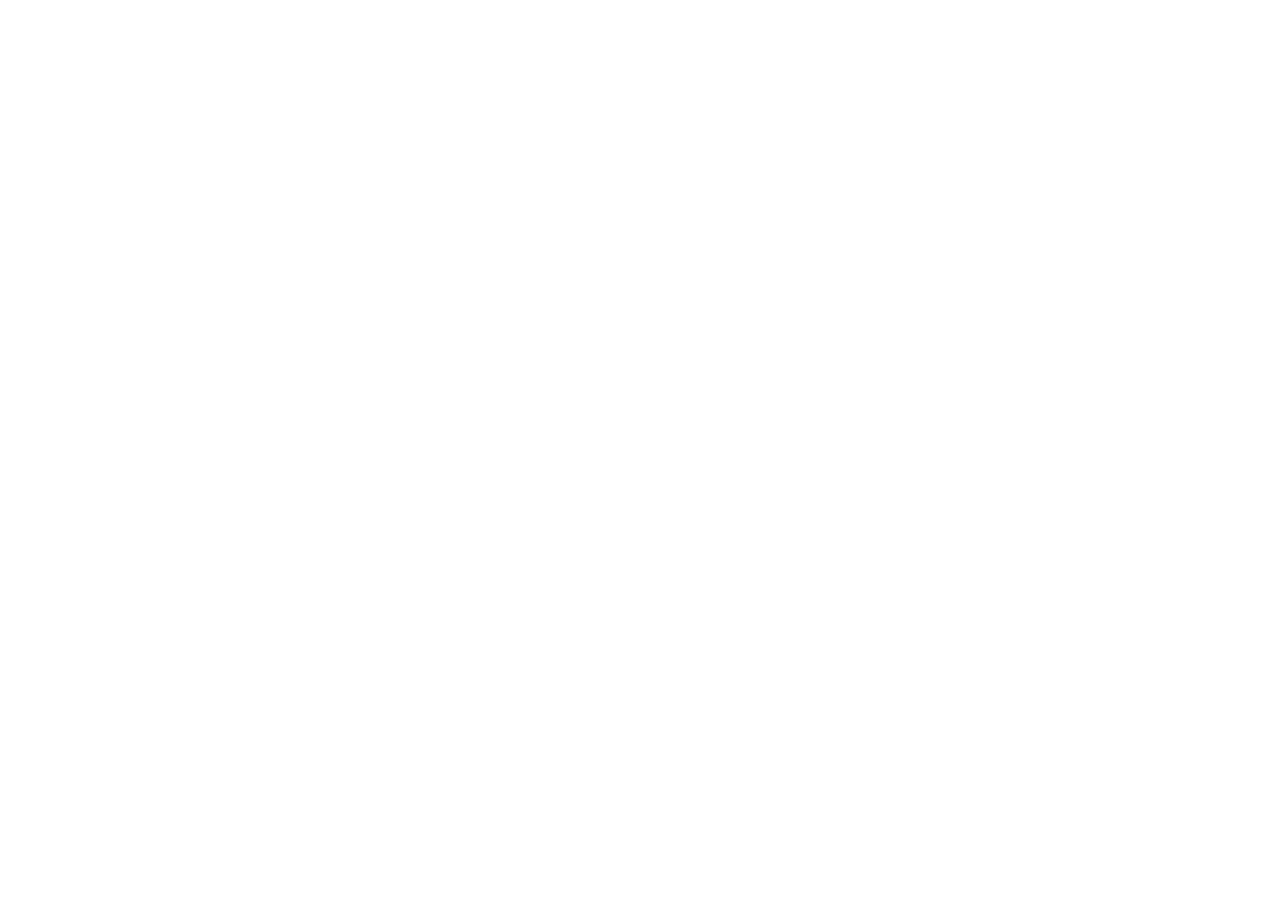
==== experiment/simulation/index.html @ 6bceb8a3 "Initial commit" ====
<!DOCTYPE html>
<html>
<head>
	<!-- Add CSS at the head of HTML file -->
    <link rel="stylesheet" href="./css/main.css">
</head>
<body>
		<!-- Your code goes here-->

	<!-- Add JS at the bottom of HTML file --> 
        <script src="./js/main.js"></script>
</body>
</html>
---- experiment/simulation/css/main.css ----
/* You CSS goes in here */
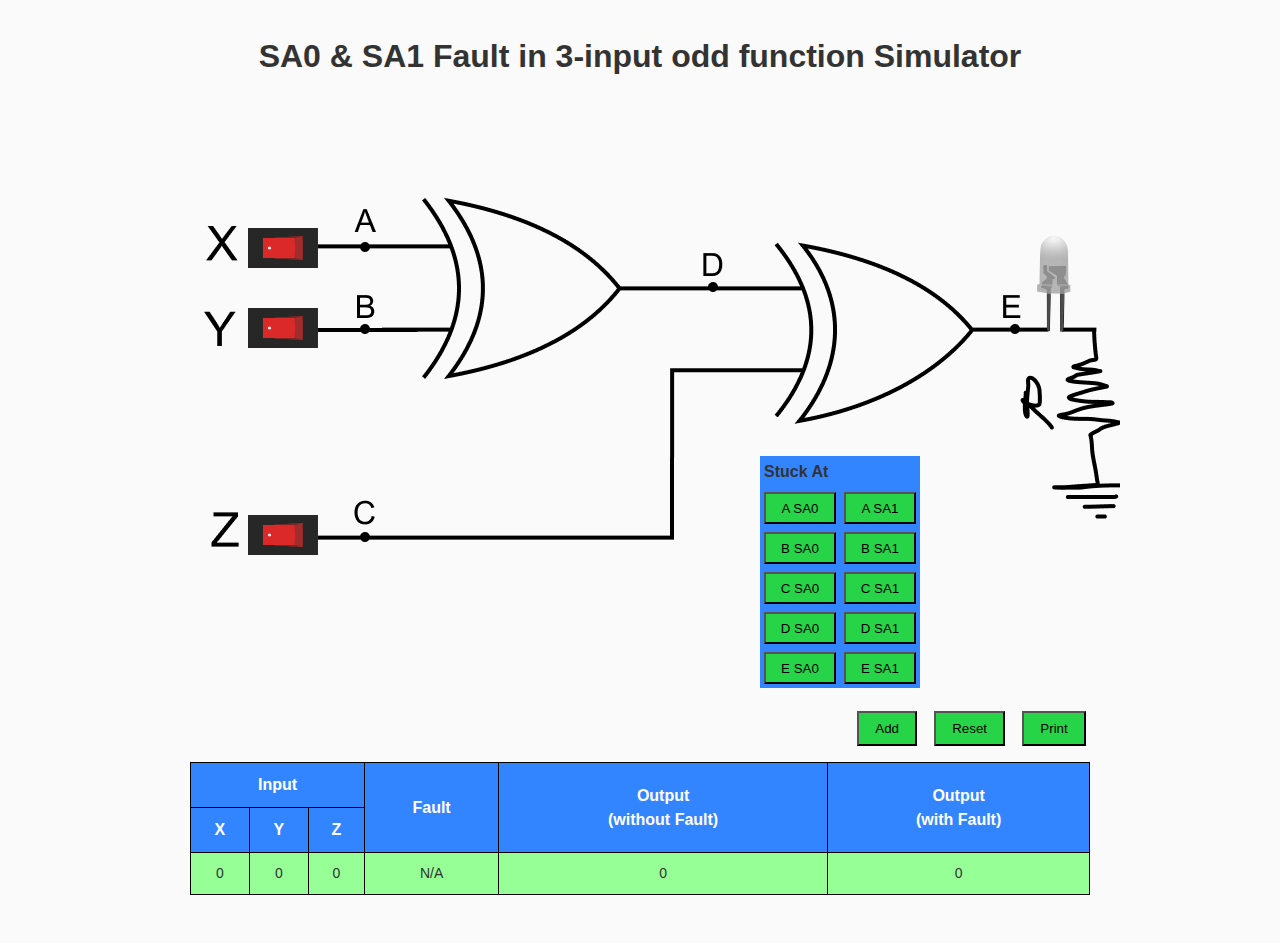
==== commit 7da6f32a: "Updated Detection of both SA0 and SA1 faults on a VLSI circuit that represents 3–input EVEN function" ====
--- a/experiment/simulation/index.html
+++ b/experiment/simulation/index.html
@@ -1,13 +1,138 @@
 <!DOCTYPE html>
-<html>
+<html lang="en">
+
 <head>
-	<!-- Add CSS at the head of HTML file -->
-    <link rel="stylesheet" href="./css/main.css">
+    <meta charset="UTF-8">
+    <meta http-equiv="X-UA-Compatible" content="IE=edge">
+    <meta name="viewport" content="width=device-width, initial-scale=1.0">
+    <link rel="stylesheet" href="./css/style.css">
+    <link rel="stylesheet" href="./css/table.css">
+    <title>Simulator</title>
 </head>
+
 <body>
-		<!-- Your code goes here-->
+    <div class="simulator-main container">
+        <h2 style="text-align: center; font-weight: bold; font-size: 32px; margin-top: 2rem;">SA0 & SA1 Fault in 3-input
+            odd function
+            Simulator</h2>
+        <div class="circuit-main container">
+            <img src="./images/circuit.png" alt="">
+            <!-- switch A -->
+            <img id="switchA" class="switch" data-value="0" src="./images/switchoff.png" onclick="turnSwitch(this) "
+                alt="Switch A" />
+            <!-- switch B -->
+            <img id="switchB" class="switch" data-value="0" src="./images/switchoff.png" onclick="turnSwitch(this)"
+                alt="Switch B" />
+            <!-- switch C -->
+            <img id="switchC" class="switch" data-value="0" src="./images/switchoff.png" onclick="turnSwitch(this)"
+                alt="Switch C" />
+            <!-- Bulb -->
+            <img class="bulb" src="./images/offg.png" alt="Output Bulb">
+            <!-- Stuck At Selector -->
+            <div class="stuck-at-selector">
+                <h4>Stuck At</h4><span></span>
+                <button class="stuck-at-button" data-value="1" onclick="whereStuckAt(this)">
+                    A SA0
+                </button>
+                <button class="stuck-at-button" data-value="2" onclick="whereStuckAt(this)">
+                    A SA1
+                </button>
+                <button class="stuck-at-button" data-value="3" onclick="whereStuckAt(this)">
+                    B SA0
+                </button>
+                <button class="stuck-at-button" data-value="4" onclick="whereStuckAt(this)">
+                    B SA1
+                </button>
+                <button class="stuck-at-button" data-value="5" onclick="whereStuckAt(this)">
+                    C SA0
+                </button>
+                <button class="stuck-at-button" data-value="6" onclick="whereStuckAt(this)">
+                    C SA1
+                </button>
+                <button class="stuck-at-button" data-value="7" onclick="whereStuckAt(this)">
+                    D SA0
+                </button>
+                <button class="stuck-at-button" data-value="8" onclick="whereStuckAt(this)">
+                    D SA1
+                </button>
+                <button class="stuck-at-button" data-value="9" onclick="whereStuckAt(this)">
+                    E SA0
+                </button>
+                <button class="stuck-at-button" data-value="10" onclick="whereStuckAt(this)">
+                    E SA1
+                </button>
+            </div>
+            <!-- stuck at labels -->
+            <span class="st-lables" id="1" style="left: 190px;
+            top: 170px;">SA0</span>
+            <span class="st-lables" id="2" style="left: 190px;
+            top: 170px;">SA1</span>
+            <span class="st-lables" id="3" style="left: 190px;
+            top: 252px;">SA0</span>
+            <span class="st-lables" id="4" style="left: 190px;
+            top: 252px;">SA1</span>
+            <span class="st-lables" id="5" style="left: 190px;
+            top: 460px;">SA0</span>
+            <span class="st-lables" id="6" style="left: 190px;
+            top: 460px;">SA1</span>
+            <span class="st-lables" id="7" style="left: 540px;
+            top: 210px;">SA0</span>
+            <span class="st-lables" id="8" style="left: 540px;
+            top: 210px;">SA1</span>
+            <span class="st-lables" id="9" style="right: 90px;
+            top: 254px;">SA0</span>
+            <span class="st-lables" id="10" style="right: 90px;
+            top: 254px;">SA1</span>
+        </div>
+        <div
+            style="margin-top: 3rem; margin-right: 10rem; width: 20%; margin-left: auto; display: flex; justify-content: flex-end;">
+            <button onclick="addResult()" class="add-button"
+                style="padding: 0.5rem 1rem; background-color: #27d447; margin: auto;">
+                Add
+            </button>
+            <button onclick="window.location.reload();" class="add-button"
+                style="padding: 0.5rem 1rem; background-color: #27d447; margin: auto;">
+                Reset
+            </button>
+            <button onclick="window.print()" class="add-button"
+                style="padding: 0.5rem 1rem; background-color: #27d447; margin: auto;">
+                Print
+            </button>
+        </div>
+        <div class="simulator-table container"
+            style="width: 900px; margin-bottom: 3rem; display: flex; flex-direction: column; justify-content: center; ">
 
-	<!-- Add JS at the bottom of HTML file --> 
-        <script src="./js/main.js"></script>
+
+            <table class="tg">
+                <thead>
+                    <tr>
+                        <th class="tg-b7zx" colspan="3">Input</th>
+                        <th class="tg-ogub" rowspan="2">Fault</th>
+                        <th class="tg-ogub" rowspan="2">Output <br>(without Fault)</th>
+                        <th class="tg-ogub" rowspan="2">Output <br>(with Fault)</th>
+                    </tr>
+                    <tr>
+                        <th class="tg-b7zx">X</th>
+                        <th class="tg-b7zx">Y</th>
+                        <th class="tg-b7zx">Z</th>
+                    </tr>
+                </thead>
+                <tbody id="insert-here">
+                    <tr style="background-color: #96ff96;">
+                        <td class="tg-nrix">0</td>
+                        <td class="tg-nrix">0</td>
+                        <td class="tg-nrix">0</td>
+                        <td class="tg-nrix">N/A</td>
+                        <td class="tg-nrix">0</td>
+                        <td class="tg-nrix">0</td>
+                    </tr>
+                </tbody>
+            </table>
+
+
+        </div>
+    </div>
 </body>
-</html>
+<script src="./js/simulation.js"></script>
+
+</html>--- a/experiment/simulation/css/style.css
+++ b/experiment/simulation/css/style.css
@@ -0,0 +1,191 @@
+* {
+  margin: 0;
+  padding: 0;
+  /* outline: 1px solid red; */
+}
+
+body {
+  background: #fafafa;
+  font-family: "Roboto", sans-serif;
+  color: #333;
+  line-height: 1.5;
+}
+
+a {
+  text-decoration: none;
+}
+
+ul {
+  list-style: none;
+}
+
+.container {
+  width: 96%;
+  margin: auto;
+  max-width: 1440px;
+}
+
+.intro {
+  display: flex;
+  flex-direction: column;
+  justify-content: center;
+  align-items: center;
+  margin-top: 50px;
+}
+
+.intro h1 {
+  font-size: 2.5rem;
+  font-weight: bold;
+  margin-bottom: 20px;
+}
+
+.intro button {
+  width: 200px;
+  height: 50px;
+  border: none;
+  border-radius: 5px;
+  background-color: #00bcd4;
+  color: #fff;
+  font-size: 1.2rem;
+  font-weight: bold;
+  cursor: pointer;
+  margin: 1rem;
+}
+
+.members {
+  max-width: 420px;
+  width: 92%;
+  margin: 2rem auto;
+}
+
+.members-list {
+  display: grid;
+  grid-template-columns: repeat(auto-fit, minmax(160px, 1fr));
+  grid-gap: 1rem;
+  margin-top: 16px;
+}
+
+.member {
+  display: flex;
+  flex-direction: column;
+  justify-content: center;
+  align-items: center;
+  padding: 1rem;
+  border-radius: 5px;
+  background-color: rgb(202, 245, 215);
+}
+
+.report-main {
+  max-width: 900px;
+  margin-top: 2rem;
+}
+
+.circuit-main {
+  width: 960px;
+  display: flex;
+  position: relative;
+  justify-content: center;
+  align-items: center;
+}
+
+.switch {
+  position: absolute;
+  height: 40px;
+  width: 70px;
+}
+
+#switchA {
+  left: 88px;
+  top: 148px;
+}
+
+#switchB {
+  left: 88px;
+  top: 228px;
+}
+
+#switchC {
+  left: 88px;
+  top: 435px;
+}
+
+.bulb {
+  position: absolute;
+  height: 120px;
+  width: 100px;
+  right: 18px;
+  top: 144px;
+  transform: rotate(-90deg);
+}
+
+.stuck-at-selector {
+  position: absolute;
+  display: grid;
+  grid-template-columns: repeat(2, 72px);
+  grid-auto-flow: row;
+  grid-gap: 0.5rem;
+  right: 200px;
+  bottom: -25px;
+  padding: 4px;
+  background-color: #3385ff;
+}
+
+.stuck-at-button {
+  display: flex;
+  background-color: #27d447;
+  justify-content: center;
+  align-items: center;
+  height: 32px;
+  padding: 2px;
+}
+
+.st-lables {
+  position: absolute;
+  color: red;
+  visibility: hidden;
+}
+
+.simulator-table table {
+  width: 100%;
+  border-collapse: collapse;
+  border-spacing: 0;
+  margin-top: 1rem;
+  border-width: 1px;
+}
+
+figure {
+  text-align: center;
+}
+
+.sim-button {
+  width: 200px;
+  height: 50px;
+  border: none;
+  border-radius: 5px;
+  background-color: #0b9b38;
+  color: #fff;
+  font-size: 1.2rem;
+  font-weight: bold;
+  cursor: pointer;
+  margin: 0 1rem;
+}
+
+#table-here {
+  width: 100%;
+  margin-top: 1rem;
+  border-width: 1px;
+  position: relative;
+}
+
+.tt-select {
+  display: flex;
+  padding: 1rem;
+  justify-content: space-evenly;
+  margin: auto;
+  background-color: #3385ff;
+  border: 1px solid black;
+}
+
+button:hover {
+  cursor: pointer;
+}--- a/experiment/simulation/css/table.css
+++ b/experiment/simulation/css/table.css
@@ -0,0 +1,52 @@
+.tg {
+  border-collapse: collapse;
+  border-spacing: 0;
+}
+
+.tg td {
+  border-color: black;
+  border-style: solid;
+  border-width: 1px;
+  font-family: Arial, sans-serif;
+  font-size: 14px;
+  overflow: hidden;
+  padding: 10px 5px;
+  word-break: normal;
+}
+
+.tg th {
+  border-color: black;
+  border-style: solid;
+  border-width: 1px;
+  font-family: Arial, sans-serif;
+  font-size: 14px;
+  font-weight: normal;
+  overflow: hidden;
+  padding: 10px 5px;
+  word-break: normal;
+}
+
+.tg .tg-b7zx {
+  background-color: #3385ff;
+  border-color: #000000;
+  color: #ffffff;
+  font-size: 16px;
+  font-weight: bold;
+  text-align: center;
+  vertical-align: top;
+}
+
+.tg .tg-ogub {
+  background-color: #3385ff;
+  border-color: #000000;
+  color: #ffffff;
+  font-size: 16px;
+  font-weight: bold;
+  text-align: center;
+  vertical-align: middle;
+}
+
+.tg .tg-nrix {
+  text-align: center;
+  vertical-align: middle;
+}
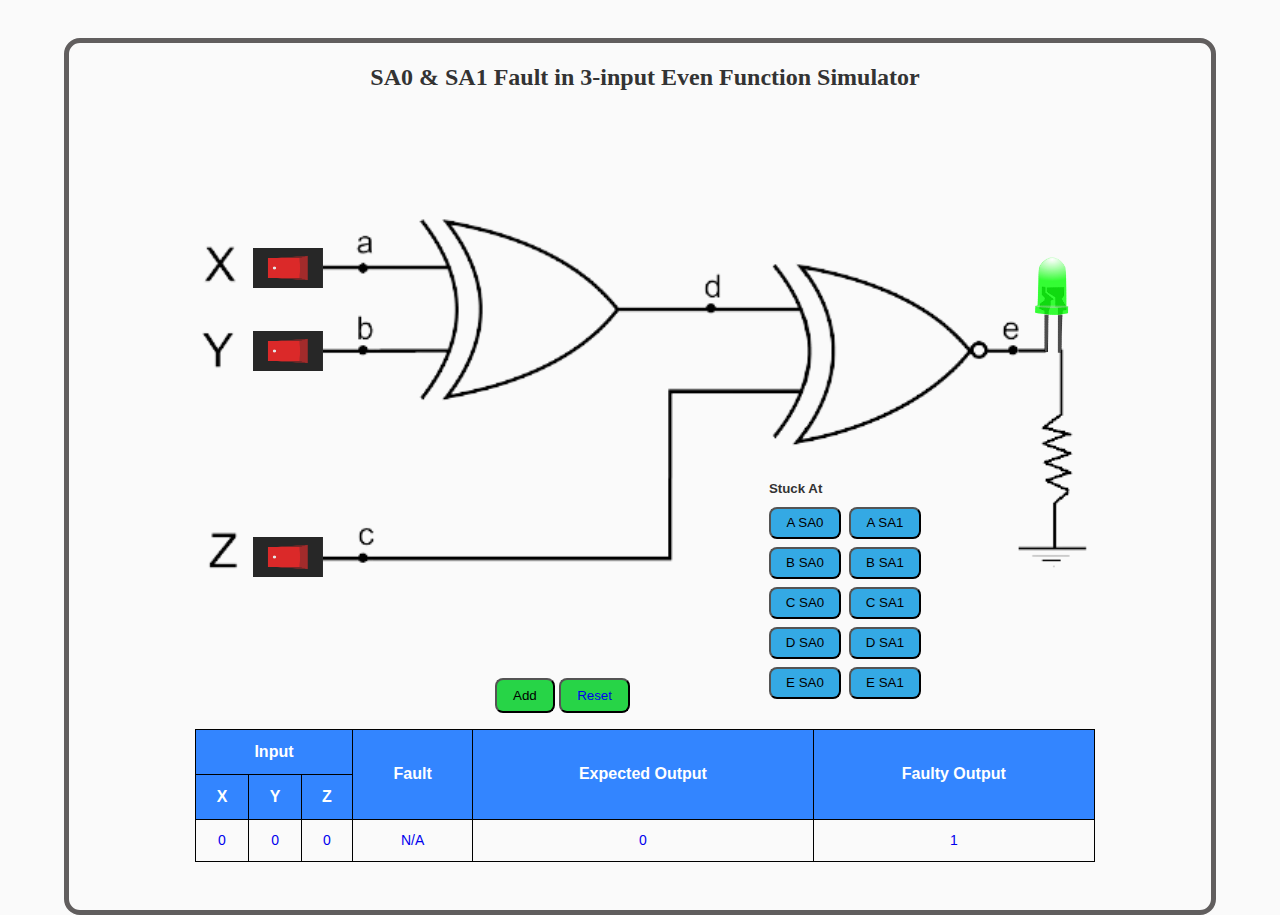
==== commit 46abd235: "Updated Detection of both SA0 and SA1 faults on a VLSI circuit that represents 3–input EVEN function" ====
--- a/experiment/simulation/index.html
+++ b/experiment/simulation/index.html
@@ -1,138 +1,263 @@
 <!DOCTYPE html>
 <html lang="en">
 
+
 <head>
-    <meta charset="UTF-8">
-    <meta http-equiv="X-UA-Compatible" content="IE=edge">
-    <meta name="viewport" content="width=device-width, initial-scale=1.0">
-    <link rel="stylesheet" href="./css/style.css">
-    <link rel="stylesheet" href="./css/table.css">
-    <title>Simulator</title>
+  <meta charset="UTF-8">
+  <meta http-equiv="X-UA-Compatible" content="IE=edge">
+  <meta name="viewport" content="width=device-width, initial-scale=1.0">
+  <link rel="stylesheet" href="../css.css">
+  <link rel="stylesheet" href="css.css">
+  <title>Simulator</title>
 </head>
 
-<body>
+<body >
+
+        
+        
+        
+
+  <div style="padding-left:10px;border-radius: 1rem;border: 5px solid rgb(97, 94, 94);;margin-left: 5%;margin-right: 5%;margin-top: 3%;">
     <div class="simulator-main container">
-        <h2 style="text-align: center; font-weight: bold; font-size: 32px; margin-top: 2rem;">SA0 & SA1 Fault in 3-input
-            odd function
-            Simulator</h2>
-        <div class="circuit-main container">
-            <img src="./images/circuit.png" alt="">
-            <!-- switch A -->
-            <img id="switchA" class="switch" data-value="0" src="./images/switchoff.png" onclick="turnSwitch(this) "
-                alt="Switch A" />
-            <!-- switch B -->
-            <img id="switchB" class="switch" data-value="0" src="./images/switchoff.png" onclick="turnSwitch(this)"
-                alt="Switch B" />
-            <!-- switch C -->
-            <img id="switchC" class="switch" data-value="0" src="./images/switchoff.png" onclick="turnSwitch(this)"
-                alt="Switch C" />
-            <!-- Bulb -->
-            <img class="bulb" src="./images/offg.png" alt="Output Bulb">
-            <!-- Stuck At Selector -->
-            <div class="stuck-at-selector">
-                <h4>Stuck At</h4><span></span>
-                <button class="stuck-at-button" data-value="1" onclick="whereStuckAt(this)">
-                    A SA0
-                </button>
-                <button class="stuck-at-button" data-value="2" onclick="whereStuckAt(this)">
-                    A SA1
-                </button>
-                <button class="stuck-at-button" data-value="3" onclick="whereStuckAt(this)">
-                    B SA0
-                </button>
-                <button class="stuck-at-button" data-value="4" onclick="whereStuckAt(this)">
-                    B SA1
-                </button>
-                <button class="stuck-at-button" data-value="5" onclick="whereStuckAt(this)">
-                    C SA0
-                </button>
-                <button class="stuck-at-button" data-value="6" onclick="whereStuckAt(this)">
-                    C SA1
-                </button>
-                <button class="stuck-at-button" data-value="7" onclick="whereStuckAt(this)">
-                    D SA0
-                </button>
-                <button class="stuck-at-button" data-value="8" onclick="whereStuckAt(this)">
-                    D SA1
-                </button>
-                <button class="stuck-at-button" data-value="9" onclick="whereStuckAt(this)">
-                    E SA0
-                </button>
-                <button class="stuck-at-button" data-value="10" onclick="whereStuckAt(this)">
-                    E SA1
-                </button>
-            </div>
-            <!-- stuck at labels -->
-            <span class="st-lables" id="1" style="left: 190px;
-            top: 170px;">SA0</span>
-            <span class="st-lables" id="2" style="left: 190px;
-            top: 170px;">SA1</span>
-            <span class="st-lables" id="3" style="left: 190px;
-            top: 252px;">SA0</span>
-            <span class="st-lables" id="4" style="left: 190px;
-            top: 252px;">SA1</span>
-            <span class="st-lables" id="5" style="left: 190px;
-            top: 460px;">SA0</span>
-            <span class="st-lables" id="6" style="left: 190px;
-            top: 460px;">SA1</span>
-            <span class="st-lables" id="7" style="left: 540px;
-            top: 210px;">SA0</span>
-            <span class="st-lables" id="8" style="left: 540px;
-            top: 210px;">SA1</span>
-            <span class="st-lables" id="9" style="right: 90px;
-            top: 254px;">SA0</span>
-            <span class="st-lables" id="10" style="right: 90px;
-            top: 254px;">SA1</span>
+      <h2 style="text-align: center; margin-top: 1rem;font-family:'Times New Roman';">SA0 & SA1 Fault in 3-input Even
+        Function Simulator</h2>
+      <div class="circuit-main container" id="sim">
+        <img src="./img/new.png" width="960px"  alt="">
+        <!-- switch A -->
+        <img id="switchA" class="switch" data-value="0" src="./img/switchoff.png" onclick="turnSwitch(this) "
+          alt="Switch A" />
+        <!-- switch B -->
+        <img id="switchB" class="switch" data-value="0" src="./img/switchoff.png" onclick="turnSwitch(this)" alt="Switch B" />
+        <!-- switch C -->
+        <img id="switchC" class="switch" data-value="0" src="./img/switchoff.png" onclick="turnSwitch(this)" alt="Switch C" />
+        <!-- Bulb -->
+        <img class="bulb" src="./img/offg.png" alt="Output Bulb">
+        
+        <!-- Stuck At Selector -->
+        <div class="stuck-at-selector">
+          <h5><b>Stuck At</b></h5><span></span>
+          <button class="stuck-at-button" style="border-radius: 0.5rem;" data-value="1" onclick="whereStuckAt(this)">
+            A SA0
+          </button>
+          <button class="stuck-at-button" style="border-radius: 0.5rem;" data-value="2" onclick="whereStuckAt(this)">
+            A SA1
+          </button>
+          <button class="stuck-at-button" style="border-radius: 0.5rem;" data-value="3" onclick="whereStuckAt(this)">
+            B SA0
+          </button>
+          <button class="stuck-at-button" style="border-radius: 0.5rem;" data-value="4" onclick="whereStuckAt(this)">
+            B SA1
+          </button>
+          <button class="stuck-at-button"style="border-radius: 0.5rem;"  data-value="5" onclick="whereStuckAt(this)">
+            C SA0
+          </button>
+          <button class="stuck-at-button" style="border-radius: 0.5rem;" data-value="6" onclick="whereStuckAt(this)">
+            C SA1
+          </button>
+          <button class="stuck-at-button" style="border-radius: 0.5rem;" data-value="7" onclick="whereStuckAt(this)">
+            D SA0
+          </button>
+          <button class="stuck-at-button" style="border-radius: 0.5rem;" data-value="8" onclick="whereStuckAt(this)">
+            D SA1
+          </button>
+          <button class="stuck-at-button" style="border-radius: 0.5rem;" data-value="9" onclick="whereStuckAt(this)">
+            E SA0
+          </button>
+          <button class="stuck-at-button"style="border-radius: 0.5rem;"  data-value="10" onclick="whereStuckAt(this)">
+            E SA1
+          </button>
         </div>
-        <div
-            style="margin-top: 3rem; margin-right: 10rem; width: 20%; margin-left: auto; display: flex; justify-content: flex-end;">
-            <button onclick="addResult()" class="add-button"
-                style="padding: 0.5rem 1rem; background-color: #27d447; margin: auto;">
-                Add
-            </button>
-            <button onclick="window.location.reload();" class="add-button"
-                style="padding: 0.5rem 1rem; background-color: #27d447; margin: auto;">
-                Reset
-            </button>
-            <button onclick="window.print()" class="add-button"
-                style="padding: 0.5rem 1rem; background-color: #27d447; margin: auto;">
-                Print
-            </button>
+        <!-- stuck at labels -->
+        <span class="st-lables" id="1" style="left: 182px;
+            top: 176px;">SA0</span>
+        <span class="st-lables" id="2" style="left: 182px;
+            top: 176px;">SA1</span>
+        <span class="st-lables" id="3" style="left: 182px;
+            top: 258px;">SA0</span>
+        <span class="st-lables" id="4" style="left: 182px;
+            top: 258px;">SA1</span>
+        <span class="st-lables" id="5" style="left: 182px;
+            top: 466px;">SA0</span>
+        <span class="st-lables" id="6" style="left: 182px;
+            top: 466px;">SA1</span>
+        <span class="st-lables" id="7" style="left: 532px;
+            top: 216px;">SA0</span>
+        <span class="st-lables" id="8" style="left: 532px;
+            top: 216px;">SA1</span>
+        <span class="st-lables" id="9" style="right: 98px;
+            top: 260px;">SA0</span>
+        <span class="st-lables" id="10" style="right: 98px;
+            top: 260px;">SA1</span>
+      </div>
+      <div class="simulator-table container"
+        style="width: 900px; margin-bottom: 3rem; display: flex; flex-direction: column; justify-content: center; ">
+        <div style="padding-left:300px;">
+          <button onclick="addResult()" class="add-button"
+            style="padding: 0.5rem 1rem; background-color: #27d447; margin:auto;border-radius:0.5rem ;">
+            Add
+          </button>
+
+          <button style="padding: 0.5rem 1rem; background-color: #27d447;margin:auto;border-radius: 0.5rem;"><a
+              href="index.html">Reset</button>
         </div>
-        <div class="simulator-table container"
-            style="width: 900px; margin-bottom: 3rem; display: flex; flex-direction: column; justify-content: center; ">
-
-
-            <table class="tg">
-                <thead>
-                    <tr>
-                        <th class="tg-b7zx" colspan="3">Input</th>
-                        <th class="tg-ogub" rowspan="2">Fault</th>
-                        <th class="tg-ogub" rowspan="2">Output <br>(without Fault)</th>
-                        <th class="tg-ogub" rowspan="2">Output <br>(with Fault)</th>
+        <table class="tg">
+          <thead>
+            <tr>
+              <th class="tg-b7zx" colspan="3">Input</th>
+              <th class="tg-ogub" rowspan="2">Fault</th>
+              <th class="tg-ogub" rowspan="2">Expected Output</th>
+              <th class="tg-ogub" rowspan="2">Faulty Output</th>
+            </tr>
+            <tr>
+              <th class="tg-b7zx">X</th>
+              <th class="tg-b7zx">Y</th>
+              <th class="tg-b7zx">Z</th>
+            </tr>
+          </thead>
+          <tbody id="insert-here">
+            <tr>
+              <td class="tg-nrix">0</td>
+              <td class="tg-nrix">0</td>
+              <td class="tg-nrix">0</td>
+              <td class="tg-nrix">N/A</td>
+              <td class="tg-nrix">0</td>
+              <td class="tg-nrix">1</td>
+            </tr>
+          </tbody>
+        </table>
+      </div>
+    </div>
+  </div>
+</body>
+<script>let stuckAt = 0;
+  let output = 0;
+  const result = [
+    [
+      [1, 0],
+      [0, 1],
+    ],
+    [
+      [0, 1],
+      [1, 0],
+    ],
+  ]
+
+  const switches = document.querySelectorAll('.switch');
+  const stuckAtButton = document.querySelectorAll('.stuck-at-button');
+
+  turnBulb(answer(switches[0].dataset.value, switches[1].dataset.value, switches[2].dataset.value, stuckAt));
+
+  // who is stuck at
+  function whereStuckAt(e) {
+    if (stuckAt == e.dataset.value) {
+      document.getElementById(stuckAt).style.visibility = 'hidden';
+      stuckAt = 0;
+      e.style.backgroundColor = '#34a9e4';
+    }
+    else if (stuckAt == 0) {
+      stuckAt = e.dataset.value;
+      document.getElementById(stuckAt).style.visibility = 'visible';
+      e.style.backgroundColor = '#ff6600';
+    }
+    else {
+      stuckAtButton[stuckAt - 1].style.backgroundColor = '#34a9e4';
+      document.getElementById(stuckAt).style.visibility = 'hidden';
+      stuckAt = e.dataset.value;
+      document.getElementById(stuckAt).style.visibility = 'visible';
+      e.style.backgroundColor = '#ff6600';
+    }
+    output = answer(switches[0].dataset.value, switches[1].dataset.value, switches[2].dataset.value, stuckAt);
+    turnBulb(output);
+  }
+
+
+
+  // funtion to turn switch on and off
+  function turnSwitch(e) {
+    e.src = (e.src.includes("off")) ? "./img/switchon.png" : "./img/switchoff.png";
+    e.dataset.value = (e.dataset.value == 0) ? 1 : 0;
+    output = answer(switches[0].dataset.value, switches[1].dataset.value, switches[2].dataset.value, stuckAt);
+    turnBulb(output);
+  }
+
+  // function to turn bulb on and off based on inputs
+  function turnBulb(output) {
+    let bulb = document.querySelector(".bulb");
+    bulb.src = output == 0 ? "./img/offg.png" : "./img/ong.png";
+  }
+
+  // if fault is at A
+  // answer = result[A][B][C]
+
+  // if fault is at B
+  // answer = result[B][A][C]
+
+  // if fault is at C
+  // answer = result[C][A][B]
+
+  // stuckAt = [NONE ,A = SA0, A = SA1, B = SA0, B = SA1, C = SA0, C = SA1, D = SA0, D = SA1, E = SA0, E = SA1]
+
+  function answer(A, B, C, stuckAt) {
+    if (stuckAt == '0') {
+      return result[A][B][C];
+    }
+    else if (stuckAt == '1') {
+      A = 0;
+      return result[A][B][C];
+    }
+    else if (stuckAt == '2') {
+      A = 1;
+      return result[A][B][C];
+    }
+    else if (stuckAt == '3') {
+      B = 0;
+      return result[B][A][C];
+    }
+    else if (stuckAt == '4') {
+      B = 1;
+      return result[B][A][C];
+    }
+    else if (stuckAt == '5') {
+      C = 0;
+      return result[C][A][B];
+    }
+    else if (stuckAt == '6') {
+      C = 1;
+      return result[C][A][B];
+    }
+    else if (stuckAt == '7') {
+      return C == 0 ? 1 : 0;
+    }
+    else if (stuckAt == '8') {
+      return C;
+    }
+    else if (stuckAt == '9') {
+      return 1;
+    }
+    else if (stuckAt == '10') {
+      return 0;
+    }
+    return 'error';
+  }
+
+  // function to add new row to table
+  function addResult() {
+    let html = `
+                     <tr>
+                        <td class="tg-nrix">${switches[0].dataset.value}</td>
+                        <td class="tg-nrix">${switches[1].dataset.value}</td>
+                        <td class="tg-nrix">${switches[2].dataset.value}</td>
+                        <td class="tg-nrix">${stuckAt == 0 ? 'N/A' : stuckAtButton[stuckAt - 1].innerHTML}</td>
+                        <td class="tg-nrix">${result[switches[0].dataset.value][switches[1].dataset.value][switches[2].dataset.value]}</td>
+                        <td class="tg-nrix">${output}</td>
                     </tr>
-                    <tr>
-                        <th class="tg-b7zx">X</th>
-                        <th class="tg-b7zx">Y</th>
-                        <th class="tg-b7zx">Z</th>
-                    </tr>
-                </thead>
-                <tbody id="insert-here">
-                    <tr style="background-color: #96ff96;">
-                        <td class="tg-nrix">0</td>
-                        <td class="tg-nrix">0</td>
-                        <td class="tg-nrix">0</td>
-                        <td class="tg-nrix">N/A</td>
-                        <td class="tg-nrix">0</td>
-                        <td class="tg-nrix">0</td>
-                    </tr>
-                </tbody>
-            </table>
-
-
-        </div>
-    </div>
-</body>
-<script src="./js/simulation.js"></script>
+                    `
+    document.getElementById('insert-here').innerHTML += html;
+  }
+
+
+</script>
+
+
 
 </html>--- a/experiment/simulation/css.css
+++ b/experiment/simulation/css.css
@@ -0,0 +1,205 @@
+* {
+    margin: 0;
+    padding: 0;
+    /* outline: 1px solid red; */
+  }
+
+  body {
+    background: #fafafa;
+    font-family: "Roboto", sans-serif;
+    color: #333;
+    line-height: 1.5;
+  }
+
+  a {
+    text-decoration: none;
+  }
+
+  ul {
+    list-style: none;
+  }
+
+  .container {
+    width: 96%;
+    margin: auto;
+    max-width: 1440px;
+  }
+
+  .circuit-main {
+    width: 960px;
+    display: flex;
+    position: relative;
+    justify-content: center;
+    align-items: center;
+  }
+
+  .switch {
+    position: absolute;
+    height: 40px;
+    width: 70px;
+  }
+
+  #switchA {
+    left: 88px;
+    top: 153px;
+  }
+
+  #switchB {
+    left: 88px;
+    top: 236px;
+  }
+
+  #switchC {
+    left: 88px;
+    top: 442px;
+  }
+
+  .bulb {
+    position: absolute;
+    height: 120px;
+    width: 100px;
+    right:25px;
+    top: 150px;
+    transform: rotate(-90deg);
+  }
+
+  .stuck-at-selector {
+    position: absolute;
+    display: grid;
+    grid-template-columns: repeat(2, 72px);
+    grid-auto-flow: row;
+    grid-gap: 0.5rem;
+    right: 200px;
+    bottom: -25px;
+    padding: 4px;
+  }
+
+  .stuck-at-button {
+    display: flex;
+    background-color: #34a9e4;
+    justify-content: center;
+    align-items: center;
+    height: 32px;
+    padding: 2px;
+  }
+
+  .st-lables {
+    position: absolute;
+    color: red;
+    visibility: hidden;
+  }
+
+  .simulator-table table {
+    width: 100%;
+    border-collapse: collapse;
+    border-spacing: 0;
+    margin-top: 1rem;
+    border-width: 1px;
+  }
+
+  .tg {
+    border-collapse: collapse;
+    border-spacing: 0;
+  }
+
+  .tg td {
+    border-color: black;
+    border-style: solid;
+    border-width: 1px;
+    font-family: Arial, sans-serif;
+    font-size: 14px;
+    overflow: hidden;
+    padding: 10px 5px;
+    word-break: normal;
+  }
+
+  .tg th {
+    border-color: black;
+    border-style: solid;
+    border-width: 1px;
+    font-family: Arial, sans-serif;
+    font-size: 14px;
+    font-weight: normal;
+    overflow: hidden;
+    padding: 10px 5px;
+    word-break: normal;
+  }
+
+  .tg .tg-b7zx {
+    background-color: #3385ff;
+    border-color: #000000;
+    color: #ffffff;
+    font-size: 16px;
+    font-weight: bold;
+    text-align: center;
+    vertical-align: top;
+  }
+
+  .tg .tg-ogub {
+    background-color: #3385ff;
+    border-color: #000000;
+    color: #ffffff;
+    font-size: 16px;
+    font-weight: bold;
+    text-align: center;
+    vertical-align: middle;
+  }
+
+  .tg .tg-nrix {
+    text-align: center;
+    vertical-align: middle;
+  }
+
+
+
+  
+.dropdown {
+  float: left;
+  overflow: hidden;
+}
+
+.dropdown .dropbtn {
+  font-size: 18px;  
+  border: none;
+  outline: none;
+  color: black;
+  padding: 14px 16px;
+  background-color: inherit;
+  font-family: inherit;
+  margin: 0;
+}
+
+ .dropdown:hover .dropbtn {
+  background-color: lightgray;
+  cursor: pointer;
+}
+
+.dropdown-content {
+  display: none;
+  position: absolute;
+  background-color: whitesmoke;
+  min-width: 160px;
+  box-shadow: 0px 8px 16px 0px rgba(0,0,0,0.2);
+  z-index: 1;
+  border: 2px solid black;
+  border-radius: 0.5rem;
+}
+
+.dropdown-content a {
+  float: none;
+  color: black;
+  padding: 12px 16px;
+  text-decoration: none;
+  display: block;
+  text-align: left;
+  
+}
+
+.dropdown-content a:hover {
+  background-color: white;
+ 
+}
+
+.dropdown:hover .dropdown-content {
+  display: block;
+}